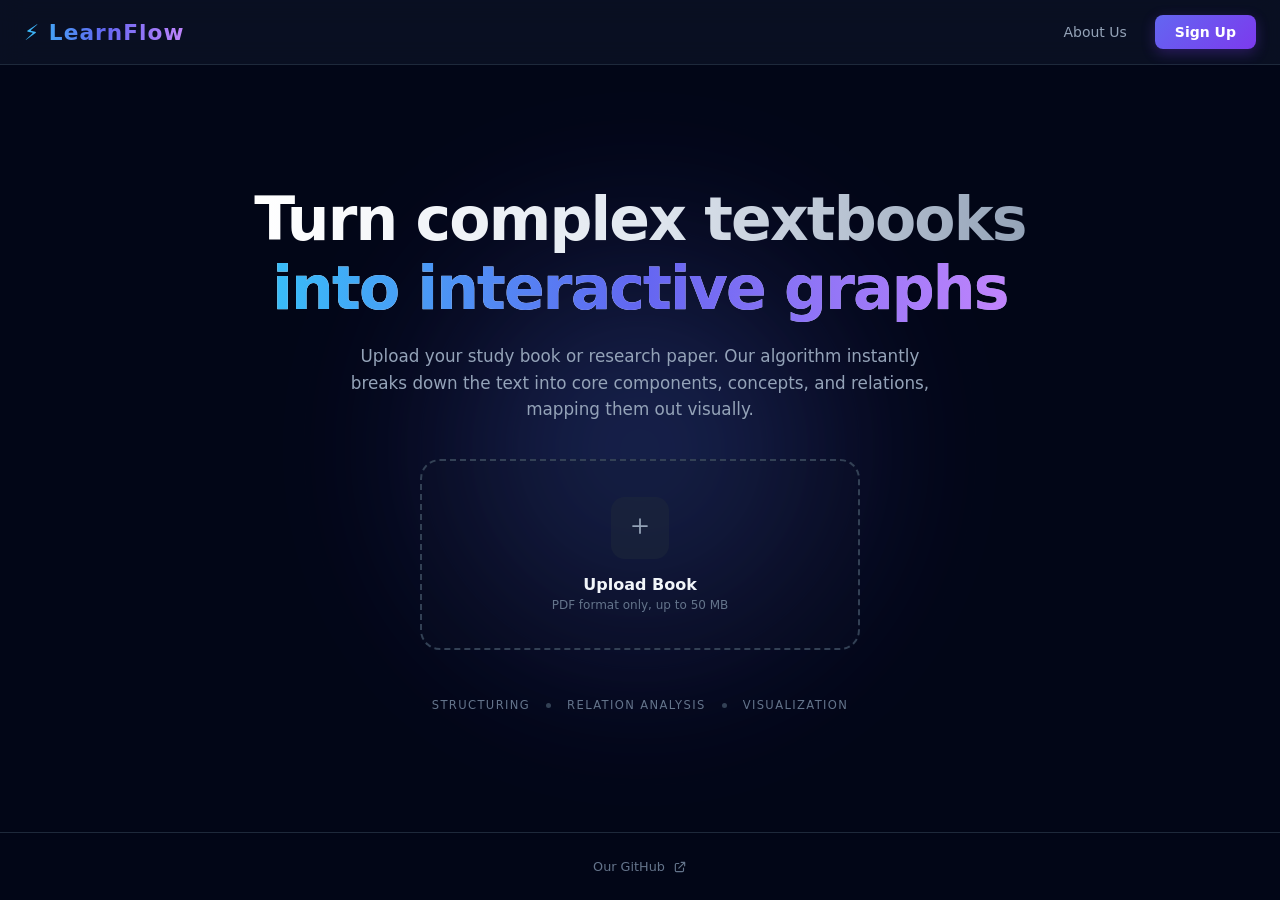
==== web/index.html @ f418fe0a "Created main page created index.html & styles.css" ====
<!DOCTYPE html>
<html lang="en">
<head>
    <meta charset="UTF-8">
    <meta name="viewport" content="width=device-width, initial-scale=1.0">
    <title>LearnFlow - Visualize Your Knowledge</title>
    <link rel="stylesheet" href="style.css">
</head>
<body>

    <header class="site-header">
        <div class="header-container">
            <div class="logo">
                <span>⚡ LearnFlow</span>
            </div>
            
            <nav class="nav-menu">
                <button class="btn-link">About Us</button>
                <button class="btn-primary">Sign Up</button>
            </nav>
        </div>
    </header>

    <main class="main-content">
        <div class="bg-glow-1"></div>
        <div class="bg-glow-2"></div>

        <h1 class="main-title">
            Turn complex textbooks <br>
            <span class="title-accent">into interactive graphs</span>
        </h1>

        <p class="subtitle">
            Upload your study book or research paper. Our algorithm instantly breaks down the text into core components, concepts, and relations, mapping them out visually.
        </p>

        <div class="upload-zone">
            <div class="upload-container">
                <div class="upload-icon-wrapper">
                    <svg class="upload-icon" fill="none" stroke="currentColor" viewBox="0 0 24 24">
                        <path stroke-linecap="round" stroke-linejoin="round" stroke-width="1.5" d="M12 6v6m0 0v6m0-6h6m0 0H6"></path>
                    </svg>
                </div>
                <div>
                    <span class="upload-text-main">Upload Book</span>
                    <span class="upload-text-sub">PDF format only, up to 50 MB</span>
                </div>
            </div>
        </div>

        <div class="status-ticker">
            <span>Structuring</span>
            <div class="status-dot"></div>
            <span>Relation Analysis</span>
            <div class="status-dot active"></div>
            <span>Visualization</span>
        </div>
    </main>

    <footer class="site-footer">
        <button class="footer-github-btn">
            <span>Our GitHub</span>
            <svg class="github-icon" fill="none" stroke="currentColor" viewBox="0 0 24 24">
                <path stroke-linecap="round" stroke-linejoin="round" stroke-width="2" d="M10 6H6a2 2 0 00-2 2v10a2 2 0 002 2h10a2 2 0 002-2v-4M14 4h6m0 0v6m0-6L10 14"></path>
            </svg>
        </button>
    </footer>

</body>
</html>
---- web/style.css ----
:root {
    --bg-main: #020617;
    --bg-surface: #0f172a;
    --border-color: #1e293b;
    --text-primary: #f8fafc;
    --text-secondary: #94a3b8;
    --text-muted: #64748b;
    --accent: #6366f1;
    --accent-hover: #a855f7;
    --neon-blue: #38bdf8;
    --neon-purple: #c084fc;
}

@keyframes fadeInUp {
    from {
        opacity: 0;
        transform: translateY(10px);
    }
    to {
        opacity: 1;
        transform: translateY(0);
    }
}

@keyframes floatGlow1 {
    0%, 100% {
        top: 20%;
        left: 45%;
        transform: scale(1);
    }
    50% {
        top: 25%;
        left: 55%;
        transform: scale(1.15);
    }
}

@keyframes floatGlow2 {
    0%, 100% {
        top: 45%;
        left: 35%;
        transform: scale(1.1);
    }
    50% {
        top: 38%;
        left: 25%;
        transform: scale(0.9);
    }
}

@keyframes pulseGlow {
    0%, 100% {
        box-shadow: 0 0 0 rgba(99, 102, 241, 0);
    }
    50% {
        box-shadow: 0 0 20px rgba(168, 85, 247, 0.15);
    }
}

* {
    margin: 0;
    padding: 0;
    box-sizing: border-box;
    font-family: system-ui, -apple-system, BlinkMacSystemFont, 'Segoe UI', Roboto, Oxygen, Ubuntu, Cantarell, sans-serif;
}

body {
    background-color: var(--bg-main);
    color: var(--text-primary);
    height: 100vh;
    display: flex;
    flex-direction: column;
    overflow: hidden;
}

::selection {
    background-color: var(--accent);
    color: #ffffff;
}

.site-header {
    border-bottom: 1px solid var(--border-color);
    background-color: rgba(15, 23, 42, 0.6);
    backdrop-filter: blur(12px);
    position: sticky;
    top: 0;
    z-index: 50;
}

.header-container {
    max-width: 1280px;
    margin: 0 auto;
    padding: 0 24px;
    height: 64px;
    display: flex;
    align-items: center;
    justify-content: space-between;
}

.logo {
    font-weight: 800;
    font-size: 1.35rem;
    letter-spacing: 0.05em;
    cursor: default;
    background: linear-gradient(to right, var(--neon-blue), var(--accent), var(--neon-purple));
    -webkit-background-clip: text;
    background-clip: text;
    color: transparent;
    transition: transform 0.3s ease;
}

.logo:hover {
    transform: scale(1.02);
}

.nav-menu {
    display: flex;
    align-items: center;
    gap: 28px;
}

.btn-link {
    background: none;
    border: none;
    font-size: 0.875rem;
    font-weight: 500;
    color: var(--text-secondary);
    cursor: pointer;
    transition: all 0.25s ease;
    position: relative;
}

.btn-link::after {
    content: '';
    position: absolute;
    width: 0;
    height: 2px;
    bottom: -4px;
    left: 0;
    background-color: var(--neon-purple);
    transition: width 0.2s ease;
}

.btn-link:hover::after {
    width: 100%;
}

.btn-link:hover {
    color: var(--text-primary);
}

.btn-primary {
    background: linear-gradient(135deg, var(--accent), #7c3aed);
    color: #ffffff;
    border: none;
    font-size: 0.875rem;
    font-weight: 600;
    padding: 9px 20px;
    border-radius: 8px;
    cursor: pointer;
    box-shadow: 0 4px 14px rgba(124, 58, 237, 0.3);
    transition: all 0.25s ease;
}

.btn-primary:hover {
    transform: translateY(-1px);
    box-shadow: 0 6px 20px rgba(168, 85, 247, 0.4);
}

.btn-primary:active {
    transform: translateY(1px) scale(0.98);
}

.main-content {
    flex-grow: 1;
    display: flex;
    flex-direction: column;
    align-items: center;
    justify-content: center;
    padding: 24px;
    max-width: 896px;
    margin: 0 auto;
    text-align: center;
    position: relative;
    animation: fadeInUp 0.8s cubic-bezier(0.16, 1, 0.3, 1) both;
}

.bg-glow-1, .bg-glow-2 {
    position: absolute;
    border-radius: 50%;
    filter: blur(100px);
    z-index: -10;
    opacity: 0.14;
}

.bg-glow-1 {
    width: 400px;
    height: 400px;
    background-color: #7c3aed;
    animation: floatGlow1 8s infinite ease-in-out;
}

.bg-glow-2 {
    width: 320px;
    height: 320px;
    background-color: var(--neon-blue);
    animation: floatGlow2 10s infinite ease-in-out;
}

.main-title {
    font-size: 2.5rem;
    font-weight: 800;
    letter-spacing: -0.03em;
    margin-bottom: 20px;
    line-height: 1.15;
    background: linear-gradient(to right, #ffffff, #e2e8f0, #94a3b8);
    -webkit-background-clip: text;
    background-clip: text;
    color: transparent;
}

@media (min-width: 768px) {
    .main-title { font-size: 3.75rem; }
}

.title-accent {
    background: linear-gradient(to right, var(--neon-blue), var(--accent), var(--neon-purple));
    -webkit-background-clip: text;
    background-clip: text;
    color: transparent;
}

.subtitle {
    font-size: 1.05rem;
    color: var(--text-secondary);
    max-width: 620px;
    margin-bottom: 36px;
    line-height: 1.6;
}

.upload-zone {
    width: 100%;
    max-width: 440px;
    padding: 36px 32px;
    border-radius: 20px;
    border: 2px dashed #334155;
    background-color: rgba(15, 23, 42, 0.2);
    cursor: pointer;
    transition: all 0.3s cubic-bezier(0.4, 0, 0.2, 1);
}

.upload-zone:hover {
    border-color: var(--neon-purple);
    background-color: rgba(23, 15, 42, 0.4);
    animation: pulseGlow 2s infinite;
}

.upload-container {
    display: flex;
    flex-direction: column;
    align-items: center;
    gap: 16px;
}

.upload-icon-wrapper {
    padding: 14px;
    background-color: rgba(30, 41, 59, 0.5);
    border-radius: 14px;
    color: var(--text-secondary);
    transition: all 0.3s ease;
    border: 1px solid transparent;
}

.upload-zone:hover .upload-icon-wrapper {
    transform: scale(1.05) translateY(-2px);
    background-color: rgba(168, 85, 247, 0.1);
    color: var(--neon-purple);
    border-color: rgba(168, 85, 247, 0.2);
}

.upload-icon {
    width: 28px;
    height: 28px;
}

.upload-text-main {
    display: block;
    font-size: 1rem;
    font-weight: 600;
    color: #f1f5f9;
    transition: color 0.3s ease;
    margin-bottom: 4px;
}

.upload-zone:hover .upload-text-main {
    color: var(--neon-purple);
}

.upload-text-sub {
    display: block;
    font-size: 0.75rem;
    color: var(--text-muted);
}

.status-ticker {
    margin-top: 48px;
    display: flex;
    align-items: center;
    gap: 16px;
    font-size: 0.72rem;
    color: var(--text-muted);
    font-family: monospace;
    letter-spacing: 0.12em;
    text-transform: uppercase;
}

.status-dot {
    width: 5px;
    height: 5px;
    border-radius: 50%;
    background-color: #334155;
    transition: all 0.3s ease;
}

.status-ticker:hover .status-dot {
    background-color: var(--neon-purple);
    box-shadow: 0 0 6px var(--neon-purple);
}

.site-footer {
    border-top: 1px solid var(--border-color);
    background-color: #020617;
    padding: 20px 0;
    display: flex;
    justify-content: center;
    align-items: center;
    z-index: 10;
}

.footer-github-btn {
    display: flex;
    align-items: center;
    gap: 8px;
    background: none;
    border: none;
    font-size: 0.8rem;
    font-weight: 500;
    color: var(--text-muted);
    cursor: pointer;
    transition: all 0.25s ease;
    padding: 6px 12px;
    border-radius: 6px;
}

.footer-github-btn:hover {
    color: var(--neon-purple);
    background-color: rgba(30, 41, 59, 0.4);
}

.github-icon {
    width: 14px;
    height: 14px;
}
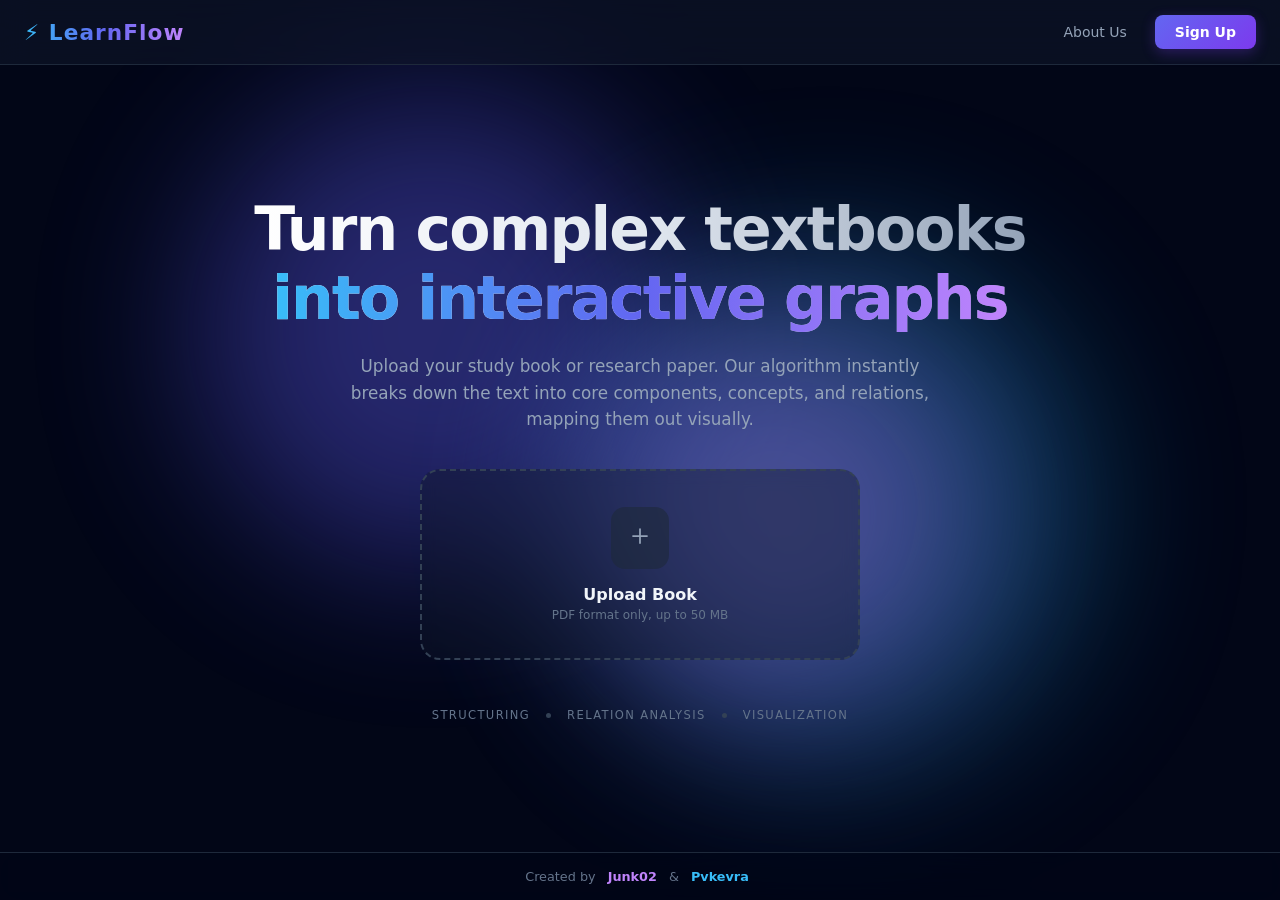
==== commit 5e7bdadb: "upgraded main page upgraded index.html & style.css" ====
--- a/web/index.html
+++ b/web/index.html
@@ -8,12 +8,17 @@
 </head>
 <body>
 
+    <div class="bg-canvas">
+        <div class="glow-sphere sphere-1"></div>
+        <div class="glow-sphere sphere-2"></div>
+        <div class="glow-sphere sphere-3"></div>
+    </div>
+
     <header class="site-header">
         <div class="header-container">
             <div class="logo">
                 <span>⚡ LearnFlow</span>
             </div>
-            
             <nav class="nav-menu">
                 <button class="btn-link">About Us</button>
                 <button class="btn-primary">Sign Up</button>
@@ -22,9 +27,6 @@
     </header>
 
     <main class="main-content">
-        <div class="bg-glow-1"></div>
-        <div class="bg-glow-2"></div>
-
         <h1 class="main-title">
             Turn complex textbooks <br>
             <span class="title-accent">into interactive graphs</span>
@@ -52,18 +54,18 @@
             <span>Structuring</span>
             <div class="status-dot"></div>
             <span>Relation Analysis</span>
-            <div class="status-dot active"></div>
+            <div class="status-dot"></div>
             <span>Visualization</span>
         </div>
     </main>
 
     <footer class="site-footer">
-        <button class="footer-github-btn">
-            <span>Our GitHub</span>
-            <svg class="github-icon" fill="none" stroke="currentColor" viewBox="0 0 24 24">
-                <path stroke-linecap="round" stroke-linejoin="round" stroke-width="2" d="M10 6H6a2 2 0 00-2 2v10a2 2 0 002 2h10a2 2 0 002-2v-4M14 4h6m0 0v6m0-6L10 14"></path>
-            </svg>
-        </button>
+        <div class="footer-credits">
+            <span>Created by</span>
+            <a href="https://github.com/Junk02" target="_blank" class="author-link junk">Junk02</a>
+            <span>&</span>
+            <a href="https://github.com/Pvkevra" target="_blank" class="author-link pvkevra">Pvkevra</a>
+        </div>
     </footer>
 
 </body>
--- a/web/style.css
+++ b/web/style.css
@@ -1,6 +1,5 @@
 :root {
     --bg-main: #020617;
-    --bg-surface: #0f172a;
     --border-color: #1e293b;
     --text-primary: #f8fafc;
     --text-secondary: #94a3b8;
@@ -14,7 +13,7 @@
 @keyframes fadeInUp {
     from {
         opacity: 0;
-        transform: translateY(10px);
+        transform: translateY(15px);
     }
     to {
         opacity: 1;
@@ -22,38 +21,42 @@
     }
 }
 
-@keyframes floatGlow1 {
-    0%, 100% {
-        top: 20%;
-        left: 45%;
-        transform: scale(1);
-    }
-    50% {
-        top: 25%;
-        left: 55%;
-        transform: scale(1.15);
-    }
-}
-
-@keyframes floatGlow2 {
-    0%, 100% {
-        top: 45%;
-        left: 35%;
-        transform: scale(1.1);
-    }
-    50% {
-        top: 38%;
-        left: 25%;
-        transform: scale(0.9);
+@keyframes orbitPath1 {
+    0% {
+        transform: translate(0px, 0px) scale(1);
+    }
+    33% {
+        transform: translate(250px, -100px) scale(1.25);
+    }
+    66% {
+        transform: translate(-150px, 150px) scale(0.85);
+    }
+    100% {
+        transform: translate(0px, 0px) scale(1);
+    }
+}
+
+@keyframes orbitPath2 {
+    0% {
+        transform: translate(0px, 0px) scale(1);
+    }
+    33% {
+        transform: translate(-200px, 180px) scale(0.8);
+    }
+    66% {
+        transform: translate(180px, -120px) scale(1.2);
+    }
+    100% {
+        transform: translate(0px, 0px) scale(1);
     }
 }
 
 @keyframes pulseGlow {
     0%, 100% {
-        box-shadow: 0 0 0 rgba(99, 102, 241, 0);
+        box-shadow: 0 0 0 rgba(168, 85, 247, 0);
     }
     50% {
-        box-shadow: 0 0 20px rgba(168, 85, 247, 0.15);
+        box-shadow: 0 0 25px rgba(168, 85, 247, 0.25);
     }
 }
 
@@ -71,6 +74,7 @@
     display: flex;
     flex-direction: column;
     overflow: hidden;
+    position: relative;
 }
 
 ::selection {
@@ -78,13 +82,59 @@
     color: #ffffff;
 }
 
+.bg-canvas {
+    position: fixed;
+    top: 0;
+    left: 0;
+    width: 100vw;
+    height: 100vh;
+    z-index: 0;
+    pointer-events: none;
+    overflow: hidden;
+}
+
+.glow-sphere {
+    position: absolute;
+    border-radius: 50%;
+    filter: blur(80px);
+}
+
+.sphere-1 {
+    top: 10%;
+    left: 15%;
+    width: 480px;
+    height: 480px;
+    background: radial-gradient(circle, #6366f1, #4f46e5);
+    opacity: 0.4;
+    animation: orbitPath1 14s infinite ease-in-out;
+}
+
+.sphere-2 {
+    bottom: 15%;
+    right: 15%;
+    width: 520px;
+    height: 520px;
+    background: radial-gradient(circle, #38bdf8, #0284c7);
+    opacity: 0.35;
+    animation: orbitPath2 18s infinite ease-in-out;
+}
+
+.sphere-3 {
+    top: 35%;
+    left: 45%;
+    width: 400px;
+    height: 400px;
+    background: radial-gradient(circle, #c084fc, #9333ea);
+    opacity: 0.35;
+    animation: orbitPath1 22s infinite ease-in-out reverse;
+}
+
 .site-header {
+    position: relative;
+    z-index: 10;
     border-bottom: 1px solid var(--border-color);
     background-color: rgba(15, 23, 42, 0.6);
-    backdrop-filter: blur(12px);
-    position: sticky;
-    top: 0;
-    z-index: 50;
+    backdrop-filter: blur(16px);
 }
 
 .header-container {
@@ -172,6 +222,8 @@
 }
 
 .main-content {
+    position: relative;
+    z-index: 10;
     flex-grow: 1;
     display: flex;
     flex-direction: column;
@@ -181,30 +233,7 @@
     max-width: 896px;
     margin: 0 auto;
     text-align: center;
-    position: relative;
     animation: fadeInUp 0.8s cubic-bezier(0.16, 1, 0.3, 1) both;
-}
-
-.bg-glow-1, .bg-glow-2 {
-    position: absolute;
-    border-radius: 50%;
-    filter: blur(100px);
-    z-index: -10;
-    opacity: 0.14;
-}
-
-.bg-glow-1 {
-    width: 400px;
-    height: 400px;
-    background-color: #7c3aed;
-    animation: floatGlow1 8s infinite ease-in-out;
-}
-
-.bg-glow-2 {
-    width: 320px;
-    height: 320px;
-    background-color: var(--neon-blue);
-    animation: floatGlow2 10s infinite ease-in-out;
 }
 
 .main-title {
@@ -244,14 +273,15 @@
     padding: 36px 32px;
     border-radius: 20px;
     border: 2px dashed #334155;
-    background-color: rgba(15, 23, 42, 0.2);
+    background-color: rgba(15, 23, 42, 0.4);
+    backdrop-filter: blur(8px);
     cursor: pointer;
     transition: all 0.3s cubic-bezier(0.4, 0, 0.2, 1);
 }
 
 .upload-zone:hover {
     border-color: var(--neon-purple);
-    background-color: rgba(23, 15, 42, 0.4);
+    background-color: rgba(23, 15, 42, 0.6);
     animation: pulseGlow 2s infinite;
 }
 
@@ -264,7 +294,7 @@
 
 .upload-icon-wrapper {
     padding: 14px;
-    background-color: rgba(30, 41, 59, 0.5);
+    background-color: rgba(30, 41, 59, 0.6);
     border-radius: 14px;
     color: var(--text-secondary);
     transition: all 0.3s ease;
@@ -273,9 +303,9 @@
 
 .upload-zone:hover .upload-icon-wrapper {
     transform: scale(1.05) translateY(-2px);
-    background-color: rgba(168, 85, 247, 0.1);
+    background-color: rgba(168, 85, 247, 0.15);
     color: var(--neon-purple);
-    border-color: rgba(168, 85, 247, 0.2);
+    border-color: rgba(168, 85, 247, 0.3);
 }
 
 .upload-icon {
@@ -319,45 +349,53 @@
     height: 5px;
     border-radius: 50%;
     background-color: #334155;
-    transition: all 0.3s ease;
-}
-
-.status-ticker:hover .status-dot {
-    background-color: var(--neon-purple);
-    box-shadow: 0 0 6px var(--neon-purple);
 }
 
 .site-footer {
+    position: relative;
+    z-index: 10;
     border-top: 1px solid var(--border-color);
-    background-color: #020617;
-    padding: 20px 0;
+    background-color: rgba(2, 6, 23, 0.4);
+    backdrop-filter: blur(12px);
+    padding: 14px 0;
     display: flex;
     justify-content: center;
     align-items: center;
-    z-index: 10;
-}
-
-.footer-github-btn {
-    display: flex;
-    align-items: center;
-    gap: 8px;
-    background: none;
-    border: none;
+}
+
+.footer-credits {
     font-size: 0.8rem;
+    color: var(--text-muted);
+    display: flex;
+    align-items: center;
+    gap: 6px;
     font-weight: 500;
-    color: var(--text-muted);
-    cursor: pointer;
-    transition: all 0.25s ease;
-    padding: 6px 12px;
-    border-radius: 6px;
-}
-
-.footer-github-btn:hover {
+}
+
+.author-link {
+    text-decoration: none;
+    font-weight: 600;
+    padding: 2px 6px;
+    border-radius: 4px;
+    transition: all 0.2s ease-in-out;
+}
+
+.author-link.junk {
     color: var(--neon-purple);
-    background-color: rgba(30, 41, 59, 0.4);
-}
-
-.github-icon {
-    width: 14px;
-    height: 14px;
+}
+
+.author-link.junk:hover {
+    background-color: rgba(192, 132, 252, 0.1);
+    transform: translateY(-1px);
+    text-shadow: 0 0 8px rgba(192, 132, 252, 0.4);
+}
+
+.author-link.pvkevra {
+    color: var(--neon-blue);
+}
+
+.author-link.pvkevra:hover {
+    background-color: rgba(56, 189, 248, 0.1);
+    transform: translateY(-1px);
+    text-shadow: 0 0 8px rgba(56, 189, 248, 0.4);
 }
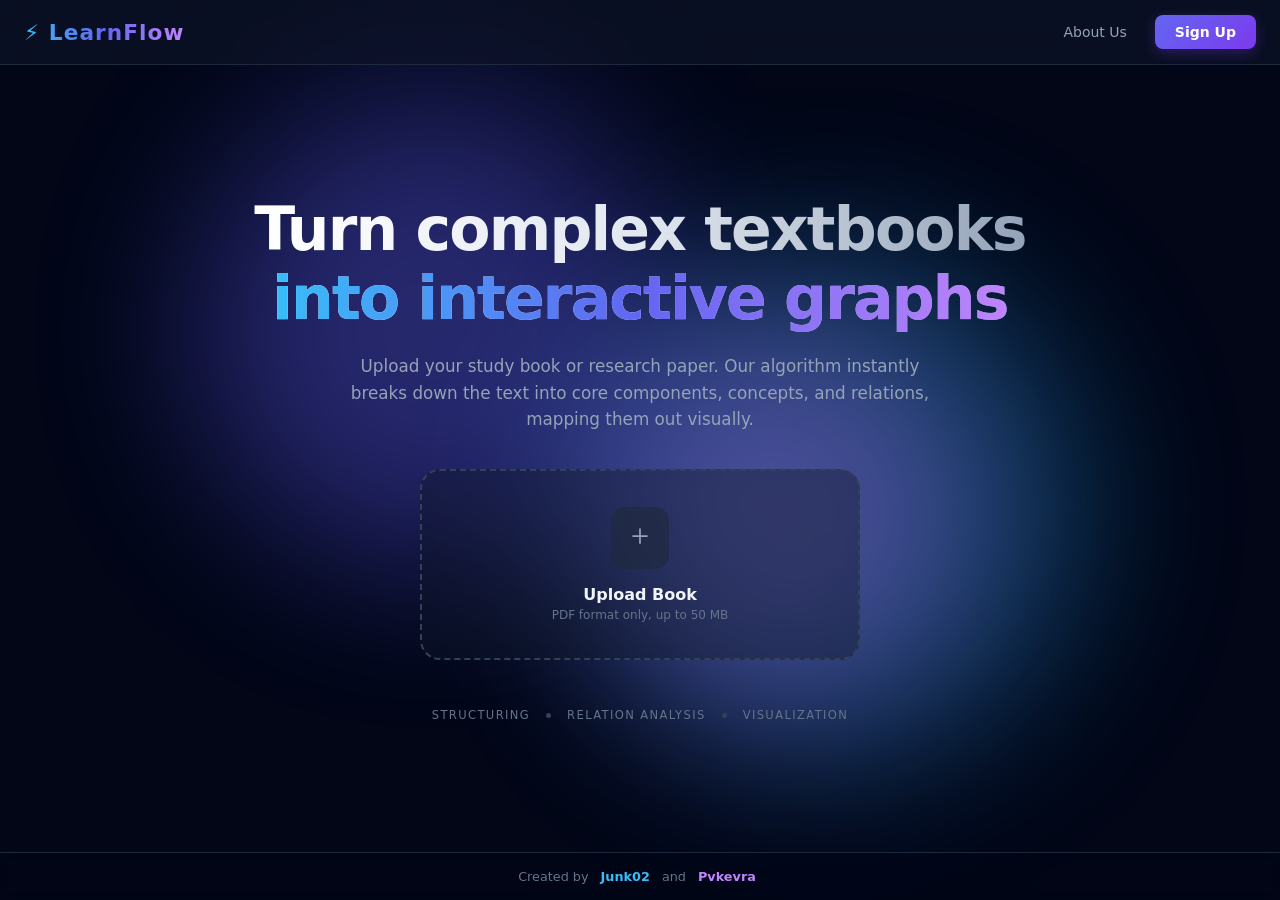
==== commit 441d03ce: "upgrade & add upgraded main page (index.html & style.css) and add aboutus.html with aboutus.css" ====
--- a/web/index.html
+++ b/web/index.html
@@ -20,7 +20,7 @@
                 <span>⚡ LearnFlow</span>
             </div>
             <nav class="nav-menu">
-                <button class="btn-link">About Us</button>
+                <a href="aboutus.html" class="btn-link" style="text-decoration: none; display: flex; align-items: center;">About Us</a>
                 <button class="btn-primary">Sign Up</button>
             </nav>
         </div>
@@ -63,7 +63,7 @@
         <div class="footer-credits">
             <span>Created by</span>
             <a href="https://github.com/Junk02" target="_blank" class="author-link junk">Junk02</a>
-            <span>&</span>
+            <span>and</span>
             <a href="https://github.com/Pvkevra" target="_blank" class="author-link pvkevra">Pvkevra</a>
         </div>
     </footer>
--- a/web/style.css
+++ b/web/style.css
@@ -381,21 +381,21 @@
 }
 
 .author-link.junk {
+    color: var(--neon-blue);
+}
+
+.author-link.junk:hover {
+    background-color: rgba(56, 189, 248, 0.1);
+    transform: translateY(-1px);
+    text-shadow: 0 0 8px rgba(56, 189, 248, 0.4);
+}
+
+.author-link.pvkevra {
     color: var(--neon-purple);
 }
 
-.author-link.junk:hover {
+.author-link.pvkevra:hover {
     background-color: rgba(192, 132, 252, 0.1);
     transform: translateY(-1px);
     text-shadow: 0 0 8px rgba(192, 132, 252, 0.4);
-}
-
-.author-link.pvkevra {
-    color: var(--neon-blue);
-}
-
-.author-link.pvkevra:hover {
-    background-color: rgba(56, 189, 248, 0.1);
-    transform: translateY(-1px);
-    text-shadow: 0 0 8px rgba(56, 189, 248, 0.4);
 }
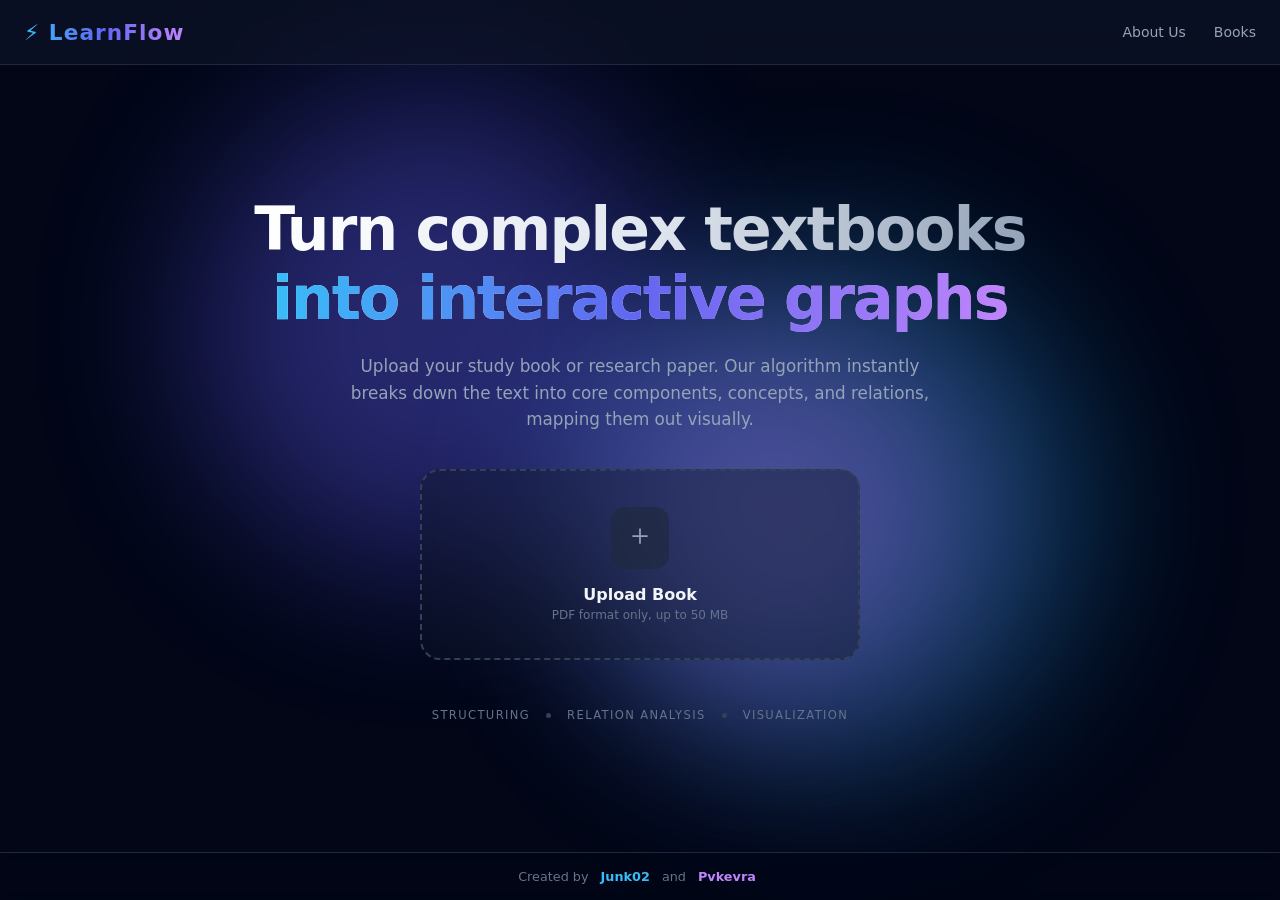
==== commit b2697bca: "added new pages and updated old added javascript for ability to load file on site. deleted registrat" ====
--- a/web/index.html
+++ b/web/index.html
@@ -20,8 +20,8 @@
                 <span>⚡ LearnFlow</span>
             </div>
             <nav class="nav-menu">
-                <a href="aboutus.html" class="btn-link" style="text-decoration: none; display: flex; align-items: center;">About Us</a>
-                <button class="btn-primary">Sign Up</button>
+                <a href="aboutus.html" class="btn-link" style="text-decoration: none;">About Us</a>
+                <a href="ready.html" class="btn-link" style="text-decoration: none;">Books</a>
             </nav>
         </div>
     </header>
@@ -36,16 +36,18 @@
             Upload your study book or research paper. Our algorithm instantly breaks down the text into core components, concepts, and relations, mapping them out visually.
         </p>
 
-        <div class="upload-zone">
-            <div class="upload-container">
-                <div class="upload-icon-wrapper">
+        <div class="upload-zone" id="uploadZone" onclick="TriggerFileInput(event)">
+            <input type="file" id="fileInput" accept=".pdf" style="display: none;" onchange="HandleFileSelect(this)">
+            
+            <div class="upload-container" id="uploadContainer">
+                <div class="upload-icon-wrapper" id="uploadIconWrapper">
                     <svg class="upload-icon" fill="none" stroke="currentColor" viewBox="0 0 24 24">
                         <path stroke-linecap="round" stroke-linejoin="round" stroke-width="1.5" d="M12 6v6m0 0v6m0-6h6m0 0H6"></path>
                     </svg>
                 </div>
-                <div>
-                    <span class="upload-text-main">Upload Book</span>
-                    <span class="upload-text-sub">PDF format only, up to 50 MB</span>
+                <div id="uploadTexts">
+                    <span class="upload-text-main" id="mainText">Upload Book</span>
+                    <span class="upload-text-sub" id="subText">PDF format only, up to 50 MB</span>
                 </div>
             </div>
         </div>
@@ -68,5 +70,6 @@
         </div>
     </footer>
 
+    <script src="script.js"></script>
 </body>
 </html>
--- a/web/style.css
+++ b/web/style.css
@@ -398,4 +398,62 @@
     background-color: rgba(192, 132, 252, 0.1);
     transform: translateY(-1px);
     text-shadow: 0 0 8px rgba(192, 132, 252, 0.4);
+}
+
+.upload-zone.error-state .upload-text-main,
+.upload-zone.error-state .upload-text-sub {
+    color: #ef4444;
+}
+
+.upload-zone.error-state {
+    border-color: #ef4444;
+    background-color: rgba(239, 68, 68, 0.05);
+}
+
+.upload-actions {
+    display: flex;
+    gap: 12px;
+    justify-content: center;
+    margin-top: 16px;
+    width: 100%;
+}
+
+.btn-preview, 
+.btn-submit-file {
+    font-family: inherit;
+    font-size: 0.85rem;
+    font-weight: 600;
+    padding: 10px 20px;
+    border-radius: 8px;
+    cursor: pointer;
+    transition: all 0.25s ease;
+}
+
+.btn-preview {
+    background-color: rgba(30, 41, 59, 0.5);
+    border: 1px solid var(--border-color);
+    color: #cbd5e1;
+}
+
+.btn-preview:hover {
+    background-color: rgba(51, 65, 85, 0.8);
+    border-color: #475569;
+    color: #f8fafc;
+}
+
+.btn-submit-file {
+    background: linear-gradient(135deg, var(--accent, #a855f7), #7c3aed);
+    border: none;
+    color: #ffffff;
+    box-shadow: 0 4px 12px rgba(124, 58, 237, 0.2);
+}
+
+.btn-submit-file:hover {
+    transform: translateY(-1px);
+    box-shadow: 0 6px 16px rgba(124, 58, 237, 0.4);
+}
+
+.btn-preview:active, 
+.btn-submit-file:active {
+    transform: scale(0.97);
 }
